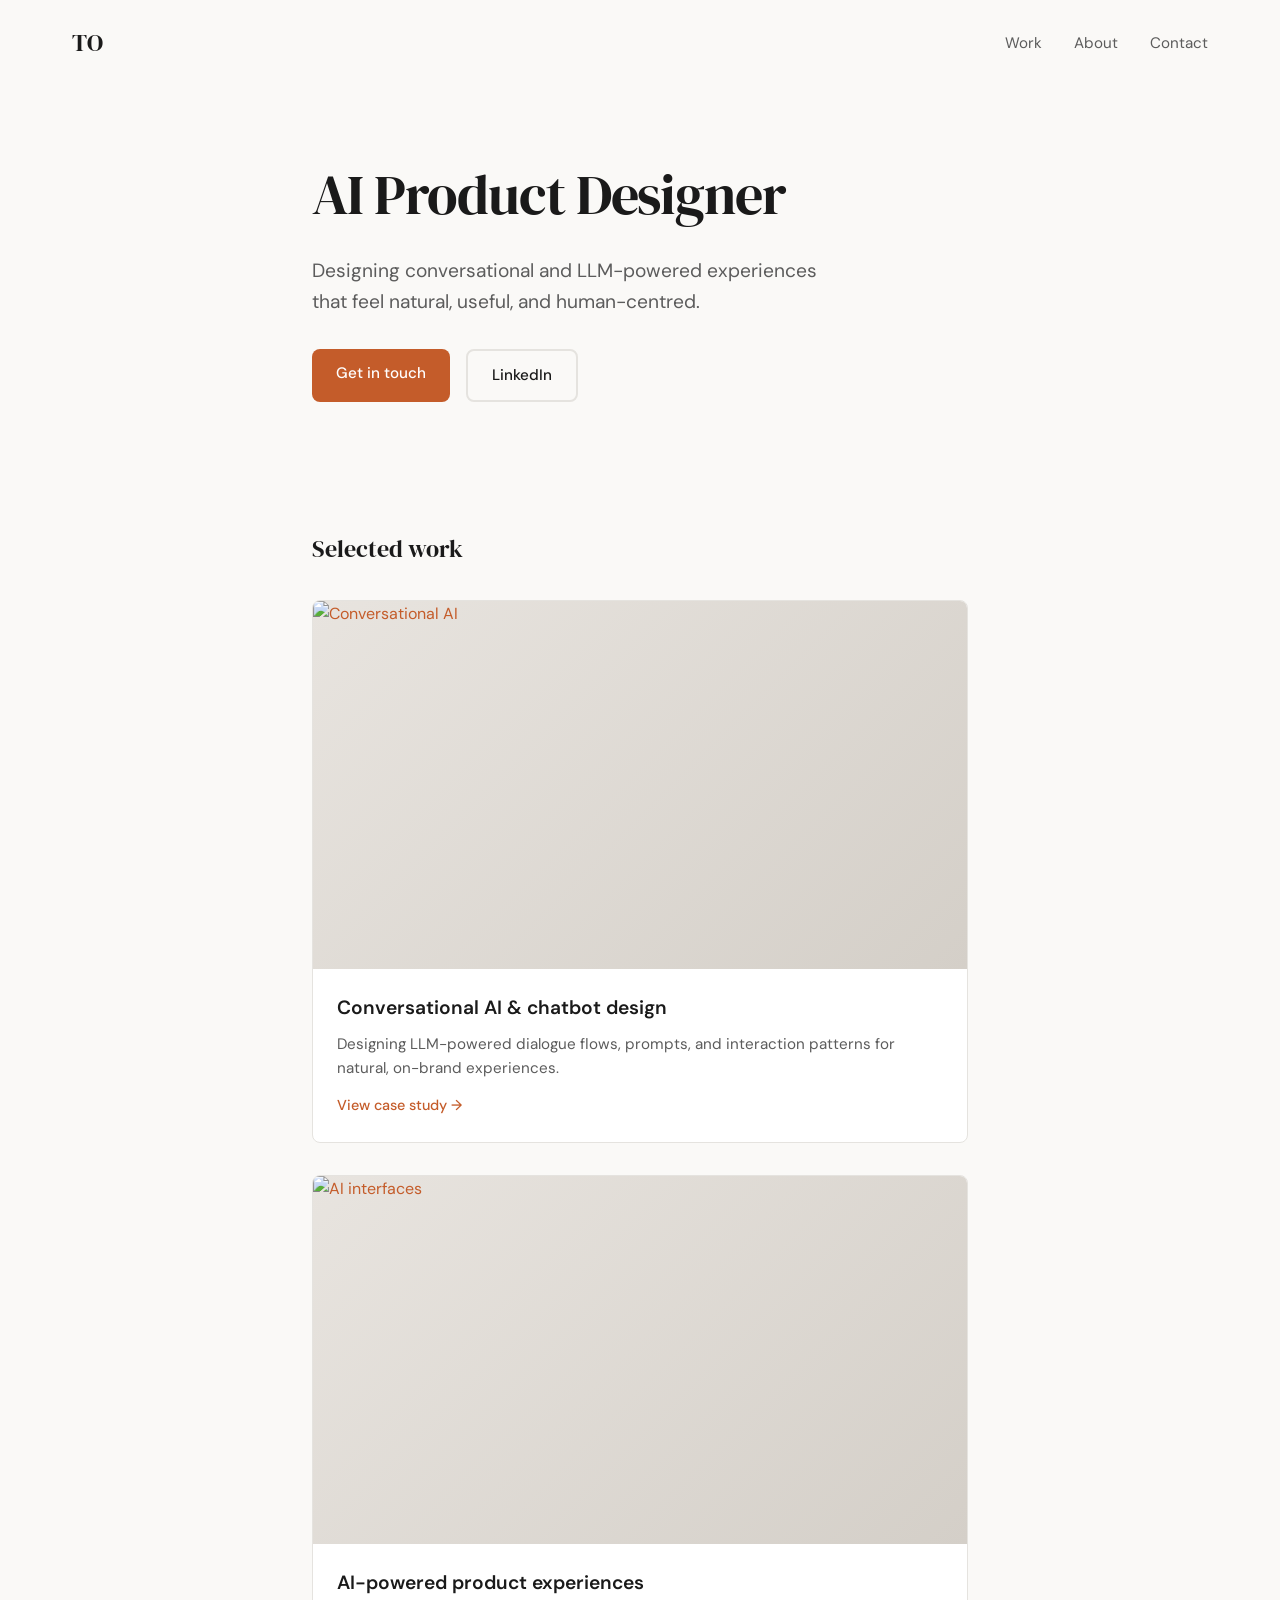
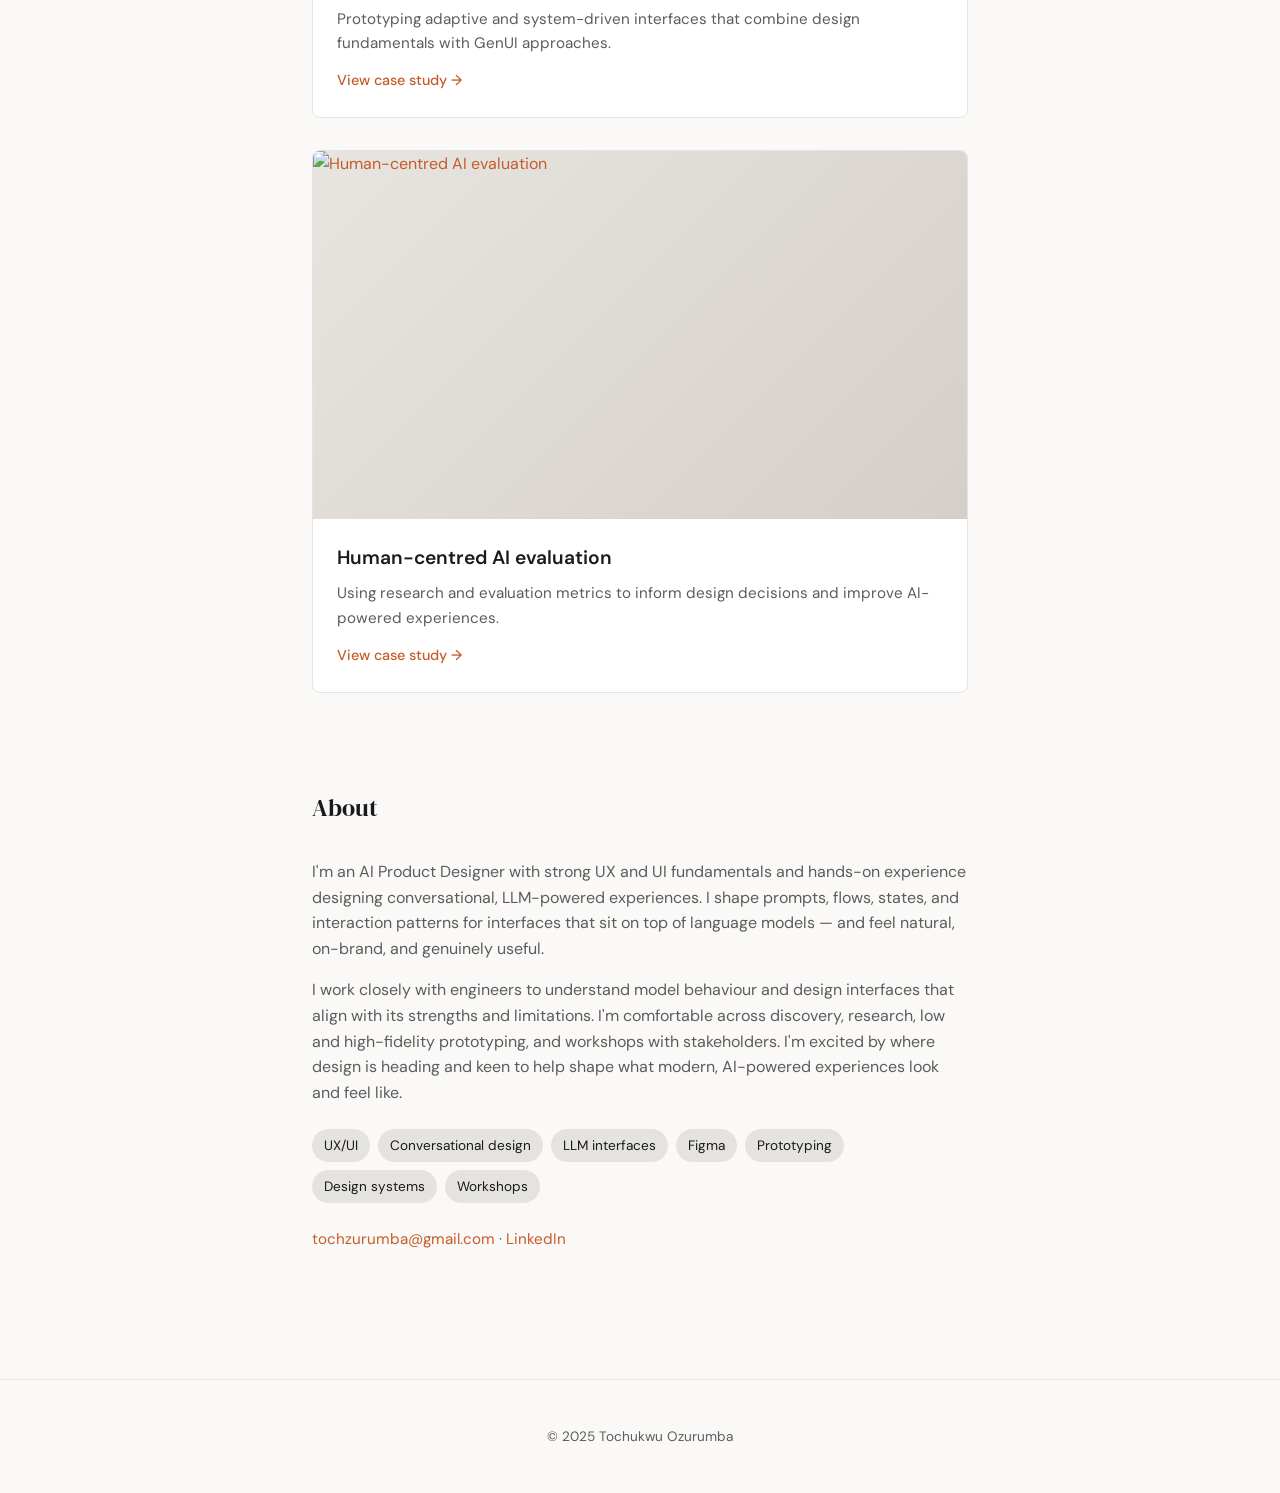
==== index.html @ 44a1e0d1 "Add files via upload" ====
<!DOCTYPE html>
<html lang="en">
<head>
  <meta charset="UTF-8">
  <meta name="viewport" content="width=device-width, initial-scale=1.0">
  <title>Tochukwu Ozurumba — AI Product Designer</title>
  <link rel="stylesheet" href="styles.css">
  <link rel="preconnect" href="https://fonts.googleapis.com">
  <link rel="preconnect" href="https://fonts.gstatic.com" crossorigin>
  <link href="https://fonts.googleapis.com/css2?family=DM+Sans:ital,opsz,wght@0,9..40,400;0,9..40,500;0,9..40,600;0,9..40,700;1,9..40,400&family=DM+Serif+Display&display=swap" rel="stylesheet">
</head>
<body>
  <header class="site-header">
    <a href="index.html" class="logo">TO</a>
    <nav>
      <a href="index.html#work">Work</a>
      <a href="index.html#about">About</a>
      <a href="mailto:tochzurumba@gmail.com">Contact</a>
    </nav>
  </header>

  <main>
    <section class="hero">
      <h1>AI Product Designer</h1>
      <p class="hero-tagline">Designing conversational and LLM-powered experiences that feel natural, useful, and human-centred.</p>
      <div class="hero-links">
        <a href="mailto:tochzurumba@gmail.com" class="btn btn-primary">Get in touch</a>
        <a href="https://www.linkedin.com/in/tochukwu-oz" target="_blank" rel="noopener" class="btn btn-secondary">LinkedIn</a>
      </div>
    </section>

    <section id="work" class="work">
      <h2>Selected work</h2>
      <div class="project-grid">
        <a href="case-study-chatbot.html" class="project-card">
          <div class="project-image">
            <img src="images/chatbot-flow.png" alt="Conversational AI">
          </div>
          <div class="project-meta">
            <h3>Conversational AI & chatbot design</h3>
            <p>Designing LLM-powered dialogue flows, prompts, and interaction patterns for natural, on-brand experiences.</p>
            <span class="project-link">View case study →</span>
          </div>
        </a>

        <a href="case-study-ai-interfaces.html" class="project-card">
          <div class="project-image">
            <img src="images/interfaces-dashboard.png" alt="AI interfaces">
          </div>
          <div class="project-meta">
            <h3>AI-powered product experiences</h3>
            <p>Prototyping adaptive and system-driven interfaces that combine design fundamentals with GenUI approaches.</p>
            <span class="project-link">View case study →</span>
          </div>
        </a>

        <a href="case-study-research.html" class="project-card">
          <div class="project-image">
            <img src="images/research-pareto.png" alt="Human-centred AI evaluation">
          </div>
          <div class="project-meta">
            <h3>Human-centred AI evaluation</h3>
            <p>Using research and evaluation metrics to inform design decisions and improve AI-powered experiences.</p>
            <span class="project-link">View case study →</span>
          </div>
        </a>
      </div>
    </section>

    <section id="about" class="about">
      <h2>About</h2>
      <div class="about-content">
        <p>I'm an AI Product Designer with strong UX and UI fundamentals and hands-on experience designing conversational, LLM-powered experiences. I shape prompts, flows, states, and interaction patterns for interfaces that sit on top of language models — and feel natural, on-brand, and genuinely useful.</p>
        <p>I work closely with engineers to understand model behaviour and design interfaces that align with its strengths and limitations. I'm comfortable across discovery, research, low and high-fidelity prototyping, and workshops with stakeholders. I'm excited by where design is heading and keen to help shape what modern, AI-powered experiences look and feel like.</p>
        <div class="skills-tags">
          <span>UX/UI</span>
          <span>Conversational design</span>
          <span>LLM interfaces</span>
          <span>Figma</span>
          <span>Prototyping</span>
          <span>Design systems</span>
          <span>Workshops</span>
        </div>
        <p class="contact-cta"><a href="mailto:tochzurumba@gmail.com">tochzurumba@gmail.com</a> · <a href="https://www.linkedin.com/in/tochukwu-oz" target="_blank" rel="noopener">LinkedIn</a></p>
      </div>
    </section>
  </main>

  <footer class="site-footer">
    <p>© 2025 Tochukwu Ozurumba</p>
  </footer>
</body>
</html>
---- styles.css ----
/* ——— Variables ——— */
:root {
  --color-bg: #faf9f7;
  --color-text: #1a1a1a;
  --color-text-muted: #5c5c5c;
  --color-accent: #c45c2a;
  --color-accent-light: #e8a07a;
  --color-border: #e5e3df;
  --font-sans: 'DM Sans', -apple-system, BlinkMacSystemFont, sans-serif;
  --font-serif: 'DM Serif Display', Georgia, serif;
  --max-width: 720px;
  --spacing: 1.5rem;
  --radius: 8px;
}

/* ——— Reset & Base ——— */
*, *::before, *::after { box-sizing: border-box; }
html { scroll-behavior: smooth; }
body {
  margin: 0;
  font-family: var(--font-sans);
  font-size: 16px;
  line-height: 1.6;
  color: var(--color-text);
  background: var(--color-bg);
}

a { color: var(--color-accent); text-decoration: none; }
a:hover { text-decoration: underline; }

/* ——— Layout ——— */
.site-header {
  display: flex;
  justify-content: space-between;
  align-items: center;
  padding: var(--spacing) 2rem;
  max-width: 1200px;
  margin: 0 auto;
}
.logo {
  font-family: var(--font-serif);
  font-size: 1.5rem;
  font-weight: 400;
  color: var(--color-text);
}
.logo:hover { text-decoration: none; }
.site-header nav {
  display: flex;
  gap: 2rem;
}
.site-header nav a {
  color: var(--color-text-muted);
  font-size: 0.95rem;
}
.site-header nav a:hover { color: var(--color-text); }

main { max-width: var(--max-width); margin: 0 auto; padding: 0 2rem 4rem; }

/* ——— Hero ——— */
.hero {
  padding: 4rem 0 5rem;
}
.hero h1 {
  font-family: var(--font-serif);
  font-size: clamp(2.5rem, 5vw, 3.5rem);
  font-weight: 400;
  margin: 0 0 1rem;
  letter-spacing: -0.02em;
}
.hero-tagline {
  font-size: 1.2rem;
  color: var(--color-text-muted);
  margin: 0 0 2rem;
  max-width: 540px;
}
.hero-links {
  display: flex;
  gap: 1rem;
}
.btn {
  display: inline-block;
  padding: 0.75rem 1.5rem;
  border-radius: var(--radius);
  font-weight: 500;
  font-size: 0.95rem;
  transition: background 0.2s, color 0.2s;
}
.btn-primary {
  background: var(--color-accent);
  color: white;
  border: none;
}
.btn-primary:hover { background: #a84d20; text-decoration: none; }
.btn-secondary {
  background: transparent;
  color: var(--color-text);
  border: 2px solid var(--color-border);
}
.btn-secondary:hover { border-color: var(--color-text); text-decoration: none; }

/* ——— Work section ——— */
.work { padding: 3rem 0; }
.work h2, .about h2 {
  font-family: var(--font-serif);
  font-size: 1.5rem;
  font-weight: 400;
  margin: 0 0 2rem;
}
.project-grid {
  display: flex;
  flex-direction: column;
  gap: 2rem;
}
.project-card {
  display: block;
  background: white;
  border: 1px solid var(--color-border);
  border-radius: var(--radius);
  overflow: hidden;
  transition: box-shadow 0.2s, transform 0.2s;
}
.project-card:hover {
  box-shadow: 0 8px 24px rgba(0,0,0,0.06);
  transform: translateY(-2px);
  text-decoration: none;
}
.project-image {
  aspect-ratio: 16 / 9;
  background: linear-gradient(135deg, #e8e4df 0%, #d4cfc8 100%);
  display: flex;
  align-items: center;
  justify-content: center;
  overflow: hidden;
}
.project-image img {
  width: 100%;
  height: 100%;
  object-fit: cover;
  display: block;
}
.placeholder-image {
  text-align: center;
  color: var(--color-text-muted);
  font-size: 0.9rem;
}
.project-meta {
  padding: 1.5rem;
}
.project-meta h3 {
  margin: 0 0 0.5rem;
  font-size: 1.2rem;
  font-weight: 600;
  color: var(--color-text);
}
.project-meta p {
  margin: 0 0 0.75rem;
  font-size: 0.95rem;
  color: var(--color-text-muted);
}
.project-link {
  font-size: 0.9rem;
  font-weight: 500;
  color: var(--color-accent);
}

/* ——— About ——— */
.about { padding: 3rem 0; }
.about-content p {
  margin: 0 0 1rem;
  color: var(--color-text-muted);
}
.skills-tags {
  display: flex;
  flex-wrap: wrap;
  gap: 0.5rem;
  margin: 1.5rem 0;
}
.skills-tags span {
  padding: 0.35rem 0.75rem;
  background: var(--color-border);
  border-radius: 999px;
  font-size: 0.85rem;
  color: var(--color-text);
}
.contact-cta {
  margin-top: 1.5rem;
  font-size: 0.95rem;
}

/* ——— Case study pages ——— */
.case-study {
  padding: 2rem 0 4rem;
}
.case-study .back-link {
  display: inline-flex;
  align-items: center;
  gap: 0.5rem;
  margin-bottom: 2rem;
  color: var(--color-text-muted);
  font-size: 0.9rem;
}
.case-study .back-link:hover { color: var(--color-text); text-decoration: none; }
.case-study h1 {
  font-family: var(--font-serif);
  font-size: clamp(2rem, 4vw, 2.75rem);
  font-weight: 400;
  margin: 0 0 1rem;
}
.case-study .meta {
  color: var(--color-text-muted);
  font-size: 0.95rem;
  margin-bottom: 2rem;
}
.case-study h2 {
  font-size: 1.25rem;
  font-weight: 600;
  margin: 2rem 0 0.75rem;
}
.case-study p, .case-study li {
  color: var(--color-text-muted);
  margin: 0 0 1rem;
}
.case-study ul {
  margin: 0 0 1rem;
  padding-left: 1.5rem;
}
.case-study .case-image {
  margin: 2rem 0;
  border-radius: var(--radius);
  overflow: hidden;
  border: 1px solid var(--color-border);
}
.case-study .case-image .placeholder-image {
  aspect-ratio: 16 / 9;
  background: linear-gradient(135deg, #e8e4df 0%, #d4cfc8 100%);
  display: flex;
  align-items: center;
  justify-content: center;
  color: var(--color-text-muted);
  font-size: 0.9rem;
}
.case-study .case-image img {
  width: 100%;
  height: auto;
  display: block;
  object-fit: contain;
  background: #f5f3f0;
}

/* ——— Footer ——— */
.site-footer {
  text-align: center;
  padding: 2rem;
  color: var(--color-text-muted);
  font-size: 0.85rem;
  border-top: 1px solid var(--color-border);
}

/* ——— Responsive ——— */
@media (max-width: 640px) {
  .site-header { padding: 1rem 1.5rem; }
  main { padding: 0 1.5rem 3rem; }
  .hero { padding: 2rem 0 3rem; }
  .hero-links { flex-direction: column; }
}
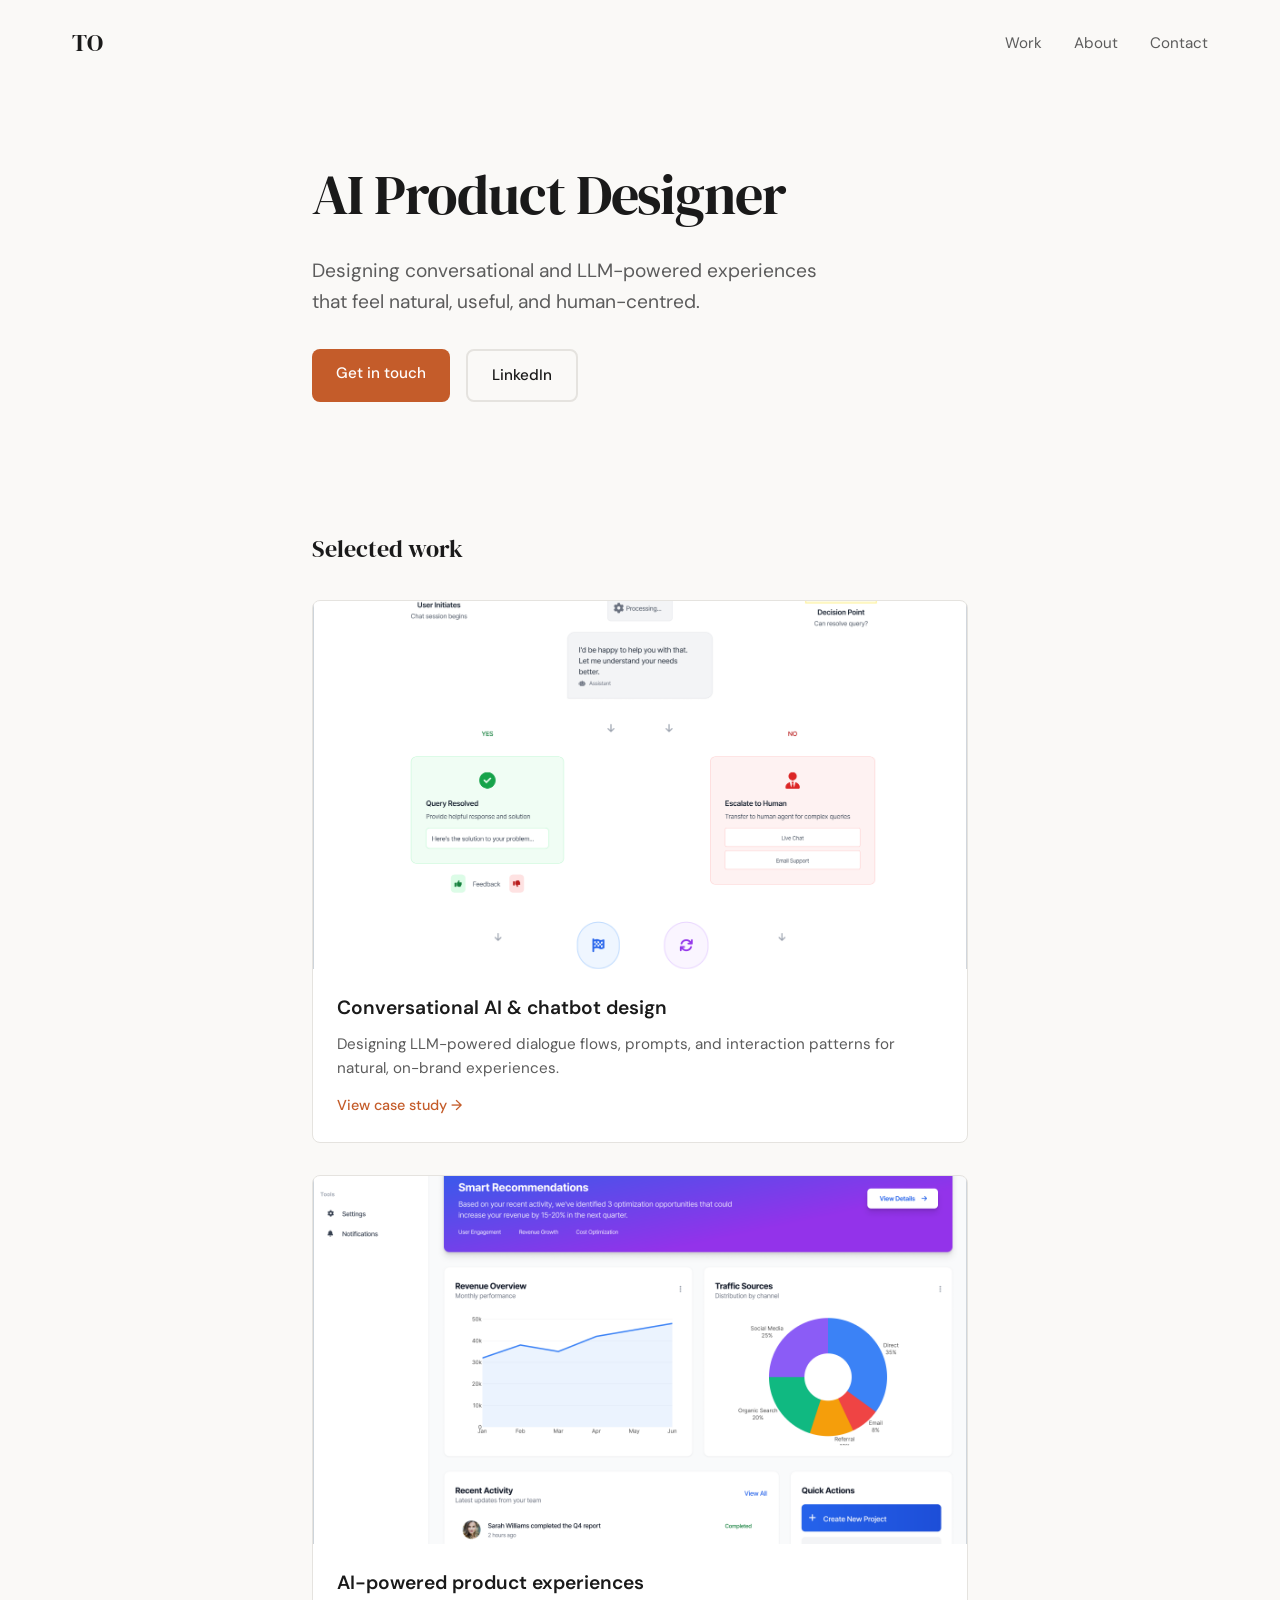
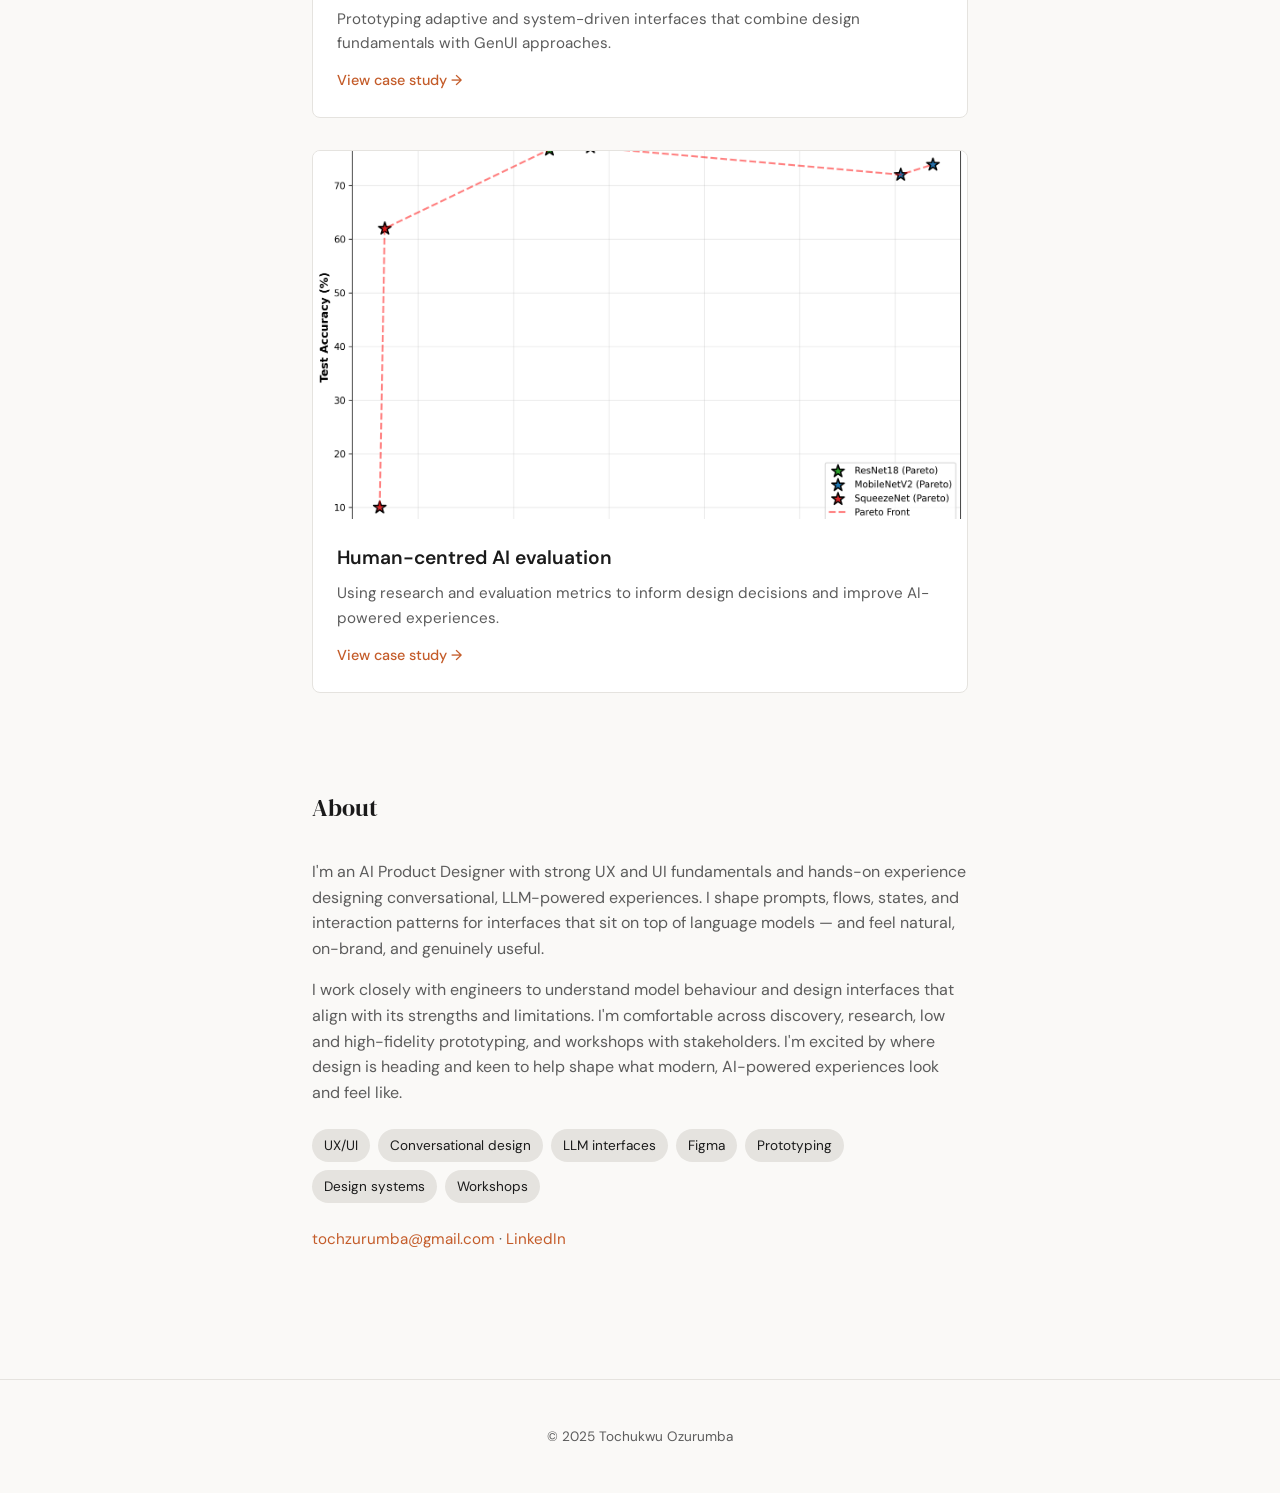
==== commit eb3ca06c: "Update index.html" ====
--- a/index.html
+++ b/index.html
@@ -34,7 +34,7 @@
       <div class="project-grid">
         <a href="case-study-chatbot.html" class="project-card">
           <div class="project-image">
-            <img src="images/chatbot-flow.png" alt="Conversational AI">
+            <img src="chatbot-flow.png" alt="Conversational AI">
           </div>
           <div class="project-meta">
             <h3>Conversational AI & chatbot design</h3>
@@ -45,7 +45,7 @@
 
         <a href="case-study-ai-interfaces.html" class="project-card">
           <div class="project-image">
-            <img src="images/interfaces-dashboard.png" alt="AI interfaces">
+            <img src="interfaces-dashboard.png" alt="AI interfaces">
           </div>
           <div class="project-meta">
             <h3>AI-powered product experiences</h3>
@@ -56,7 +56,7 @@
 
         <a href="case-study-research.html" class="project-card">
           <div class="project-image">
-            <img src="images/research-pareto.png" alt="Human-centred AI evaluation">
+            <img src="research-pareto.png" alt="Human-centred AI evaluation">
           </div>
           <div class="project-meta">
             <h3>Human-centred AI evaluation</h3>
